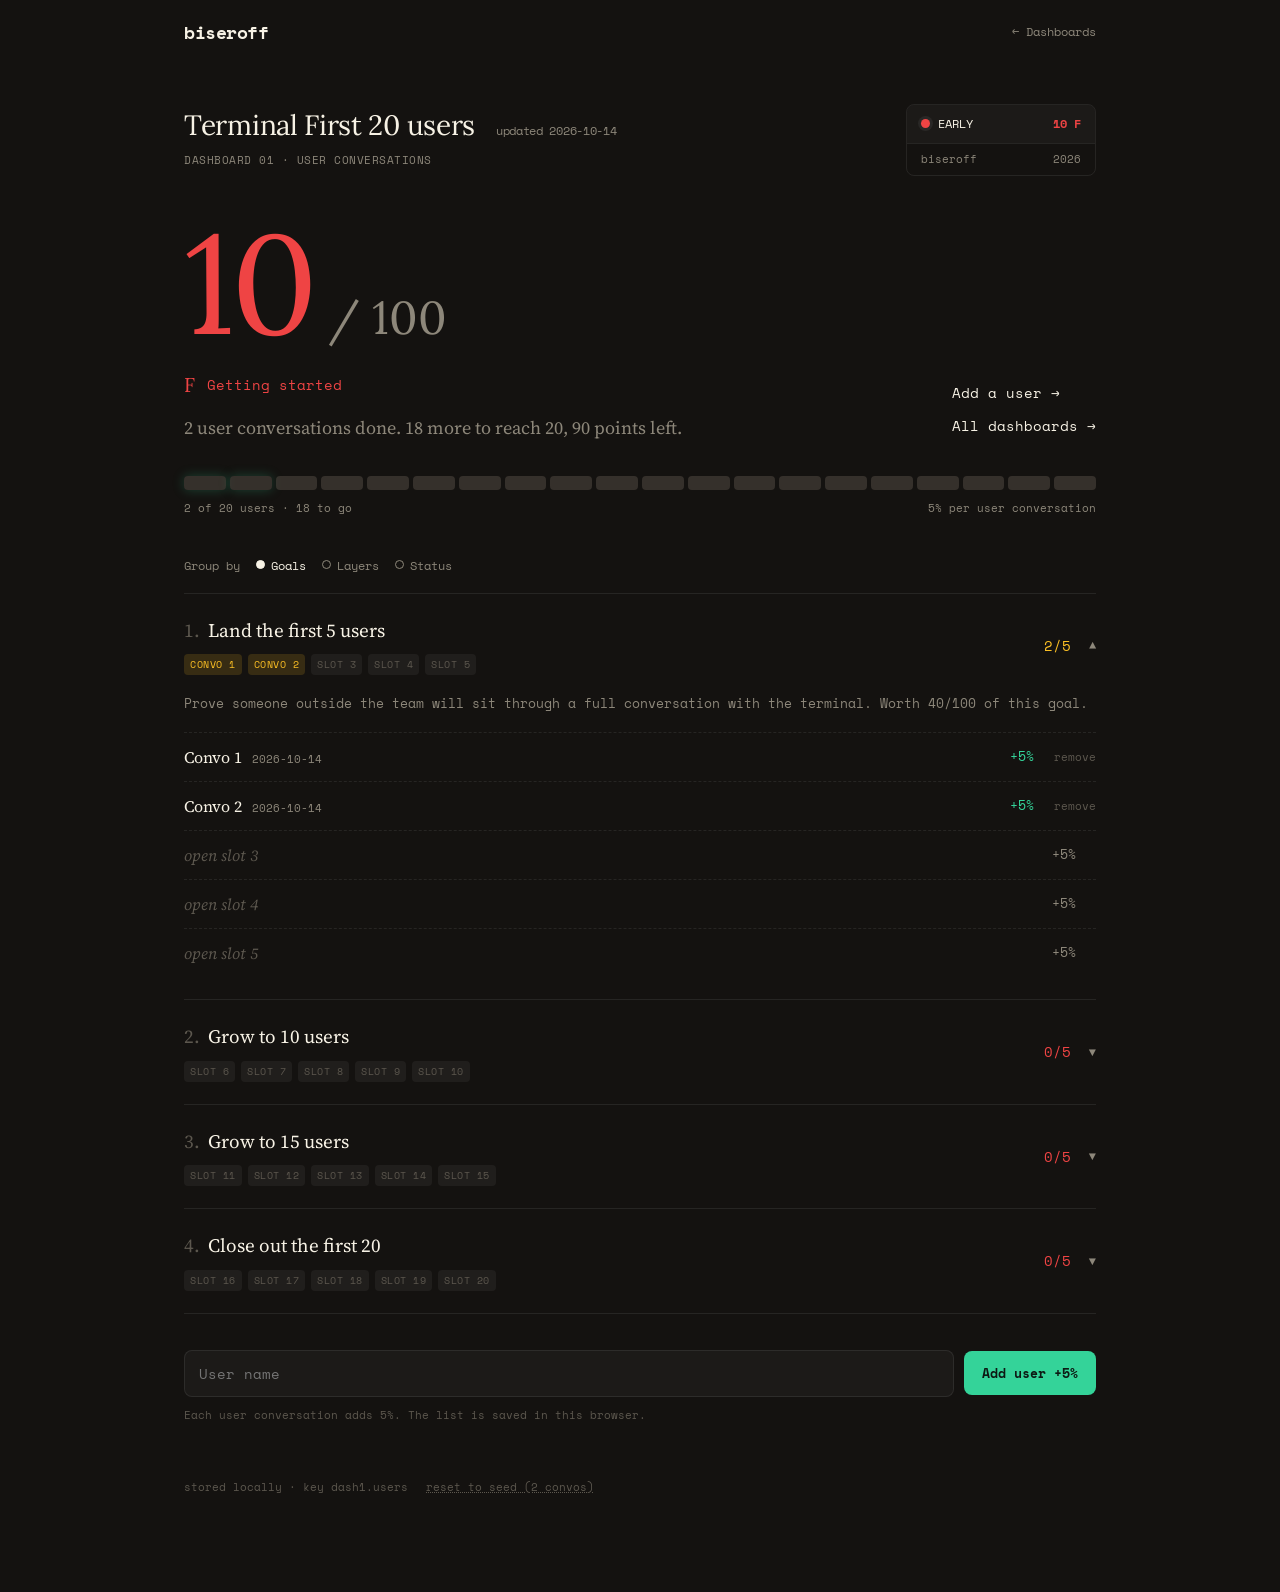
==== dashboards/1/index.html @ c17f0ce4 "Add /dashboards tile page and Terminal First 20 users dashboard Co-Authored-By: Claude Fable 5.1 <no" ====
<!doctype html>
<html lang="en">
<head>
<meta charset="utf-8">
<meta name="viewport" content="width=device-width,initial-scale=1">
<title>Terminal First 20 users · biseroff</title>
<link rel="preconnect" href="https://fonts.googleapis.com">
<link href="https://fonts.googleapis.com/css2?family=Lora:wght@400&family=Source+Serif+4:wght@400&family=Space+Mono:wght@400;700&display=swap" rel="stylesheet">
<link rel="stylesheet" href="/dashboards/style.css">
</head>
<body>
<div class="wrap">
  <nav class="nav">
    <a class="brand" href="/">biseroff</a>
    <div class="links"><a href="/dashboards/">← Dashboards</a></div>
  </nav>

  <header class="head">
    <div>
      <h1>Terminal First 20 users <span class="scanned">updated <span id="updated">—</span></span></h1>
      <div class="label" style="margin-top:6px">dashboard 01 · user conversations</div>
    </div>
    <div class="badge">
      <div class="top"><span><span class="dot" id="dot"></span><span id="status">—</span></span><b id="badge-score">—</b></div>
      <div class="bot"><span>biseroff</span><span>2026</span></div>
    </div>
  </header>

  <div class="hero">
    <div>
      <div class="big"><span class="n" id="big">0</span><span class="d">/ 100</span></div>
      <div class="grade"><span class="g" id="grade">—</span><span id="grade-label">—</span></div>
      <p class="summary" id="summary"></p>
    </div>
    <div class="actions">
      <button id="focus-add">Add a user →</button>
      <a href="/dashboards/">All dashboards →</a>
    </div>
  </div>

  <div class="segs" id="segs"></div>
  <div class="segs-lab"><span id="seg-left">0 of 20 users</span><span>5% per user conversation</span></div>

  <div class="groupby">Group by <b>Goals</b><span>Layers</span><span>Status</span></div>

  <div id="goals"></div>

  <form class="addrow" id="addform" autocomplete="off">
    <input id="name" placeholder="User name" maxlength="60" required>
    <button type="submit" id="addbtn">Add user +5%</button>
    <div class="hint" id="hint">Each user conversation adds 5%. The list is saved in this browser.</div>
  </form>

  <div class="foot">
    <span>stored locally · key dash1.users</span>
    <button id="reset" type="button">reset to seed (2 convos)</button>
  </div>
</div>

<script>
(function(){
  var KEY="dash1.users", MAX=20, PER=5;
  var SEED=[{name:"Convo 1",at:"2026-10-14"},{name:"Convo 2",at:"2026-10-14"}];
  var GOALS=[
    {t:"Land the first 5 users",     d:"Prove someone outside the team will sit through a full conversation with the terminal."},
    {t:"Grow to 10 users",           d:"Repeatable onboarding. Second-hand referrals should start showing up here."},
    {t:"Grow to 15 users",           d:"Patterns in what users ask for. Feedback starts to converge."},
    {t:"Close out the first 20",     d:"Enough signal to decide what the terminal becomes next."}
  ];

  function load(){ try{var u=JSON.parse(localStorage.getItem(KEY)||"null"); if(Array.isArray(u)) return u;}catch(e){} return SEED.slice(); }
  function save(u){ try{localStorage.setItem(KEY,JSON.stringify(u))}catch(e){} }
  function tone(p){ return p>=70?"green":p>=35?"yellow":"red"; }
  function esc(s){ return String(s).replace(/[&<>"']/g,function(c){return{"&":"&amp;","<":"&lt;",">":"&gt;",'"':"&quot;","'":"&#39;"}[c]}); }
  function today(){ return new Date().toISOString().slice(0,10); }

  var users=load(); var open={0:true};

  function render(){
    var n=Math.min(users.length,MAX), pct=n*PER, t=tone(pct);
    var grade=pct>=100?"A+":pct>=80?"A":pct>=60?"B":pct>=40?"C":pct>=20?"D":"F";
    var label=pct>=100?"Done":pct>=70?"Almost there":pct>=35?"Building momentum":n>0?"Getting started":"Not started";
    var status=pct>=100?"COMPLETE":pct>=70?"ON TRACK":pct>=35?"IN PROGRESS":"EARLY";

    var big=document.getElementById("big"); big.textContent=pct; big.className="n c-"+t;
    document.getElementById("grade").textContent=grade; document.getElementById("grade").className="g c-"+t;
    document.getElementById("grade-label").textContent=label; document.getElementById("grade-label").className="c-"+t;
    document.getElementById("status").textContent=status;
    document.getElementById("dot").className="dot bg-"+t;
    var bs=document.getElementById("badge-score"); bs.textContent=pct+" "+grade; bs.className="c-"+t;
    document.getElementById("updated").textContent=users.length?users[users.length-1].at:"—";
    document.getElementById("seg-left").textContent=n+" of "+MAX+" users · "+(MAX-n)+" to go";
    document.getElementById("summary").textContent=
      n===0?"No conversations logged yet. Add the first user below to move the needle 5%.":
      n>=MAX?"All 20 user conversations are in. The terminal has its first cohort.":
      n+" user conversation"+(n>1?"s":"")+" done. "+(MAX-n)+" more to reach 20, "+(100-pct)+" points left.";

    var segs=""; for(var i=0;i<MAX;i++) segs+='<i class="'+(i<n?"on bg-"+t:"")+'"></i>';
    document.getElementById("segs").innerHTML=segs;

    var html="";
    GOALS.forEach(function(g,gi){
      var lo=gi*5, hi=lo+5, slot=users.slice(lo,hi), done=slot.length;
      var gp=done*20, gt=done===5?"green":done>0?"yellow":"red";
      var tags=""; for(var k=0;k<5;k++){ var u=slot[k]; tags+='<span class="tag '+(u?gt:"dim")+'">'+(u?esc(u.name):"slot "+(lo+k+1))+'</span>'; }
      var subs="";
      for(var k=0;k<5;k++){
        var idx=lo+k, u=users[idx];
        subs+= u
          ? '<div class="sub"><div class="name">'+esc(u.name)+'<small>'+esc(u.at)+'</small></div><div class="pts c-green">+'+PER+'%</div><button class="rm" data-i="'+idx+'" type="button">remove</button></div>'
          : '<div class="sub empty"><div class="name">open slot '+(idx+1)+'</div><div class="pts muted">+'+PER+'%</div><span></span></div>';
      }
      html+='<section class="goal'+(open[gi]?" open":"")+'" data-g="'+gi+'">'
        +'<div class="goal-h"><div><h3><em>'+(gi+1)+'.</em>'+esc(g.t)+'</h3><div class="tags">'+tags+'</div></div>'
        +'<div class="r"><span class="c-'+gt+'">'+done+'/5</span><span class="chev">▼</span></div></div>'
        +'<div class="goal-body"><p class="goal-desc">'+esc(g.d)+' Worth '+gp+'/100 of this goal.</p>'+subs+'</div></section>';
    });
    document.getElementById("goals").innerHTML=html;

    var full=users.length>=MAX;
    document.getElementById("addbtn").disabled=full;
    document.getElementById("name").disabled=full;
    document.getElementById("hint").textContent=full?"20 of 20 reached. Remove a user to add another.":"Each user conversation adds 5%. The list is saved in this browser.";
  }

  document.getElementById("goals").addEventListener("click",function(e){
    var rm=e.target.closest(".rm");
    if(rm){ var i=+rm.getAttribute("data-i"); if(confirm("Remove "+users[i].name+"?")){ users.splice(i,1); save(users); render(); } return; }
    var h=e.target.closest(".goal-h"); if(h){ var gi=+h.parentElement.getAttribute("data-g"); open[gi]=!open[gi]; render(); }
  });
  document.getElementById("addform").addEventListener("submit",function(e){
    e.preventDefault(); var inp=document.getElementById("name"), v=inp.value.trim();
    if(!v||users.length>=MAX) return;
    users.push({name:v,at:today()}); save(users); inp.value=""; open[Math.floor((users.length-1)/5)]=true; render(); inp.focus();
  });
  document.getElementById("focus-add").addEventListener("click",function(){ var i=document.getElementById("name"); i.scrollIntoView({behavior:"smooth",block:"center"}); i.focus(); });
  document.getElementById("reset").addEventListener("click",function(){ if(confirm("Reset the list back to the 2 seed conversations?")){ users=SEED.slice(); save(users); render(); } });

  render();
})();
</script>
</body>
</html>
---- dashboards/style.css ----
:root{
  --bg:#141210;--fg:#f7f2e5;--muted:#8d877a;--dim:#5c574e;
  --panel:rgba(255,255,255,.035);--line:rgba(255,255,255,.08);--track:rgba(80,74,66,.55);
  --green:#34d399;--yellow:#fbbf24;--red:#ef4444;
  --serif:"Source Serif 4","Source Serif Pro",Georgia,"Times New Roman",serif;
  --display:"Lora",Georgia,serif;
  --mono:"Space Mono",ui-monospace,SFMono-Regular,Menlo,monospace;
}
*{box-sizing:border-box}
html,body{margin:0;background:var(--bg);color:var(--fg);font-family:var(--serif);font-size:16px;line-height:1.5;-webkit-font-smoothing:antialiased}
a{color:inherit;text-decoration:none}
.wrap{max-width:960px;margin:0 auto;padding:0 24px 96px}
.nav{display:flex;align-items:center;justify-content:space-between;height:64px}
.brand{font-family:var(--mono);font-weight:700;letter-spacing:-.5px;font-size:18px}
.nav .links{display:flex;gap:22px;font-family:var(--mono);font-size:12px;color:var(--muted)}
.nav .links a:hover{color:var(--fg)}
.mono{font-family:var(--mono)}
.muted{color:var(--muted)}
.label{font-family:var(--mono);font-size:11px;letter-spacing:.5px;text-transform:uppercase;color:var(--muted)}
.c-green{color:var(--green)}.c-yellow{color:var(--yellow)}.c-red{color:var(--red)}
.bg-green{background:var(--green)}.bg-yellow{background:var(--yellow)}.bg-red{background:var(--red)}

/* tiles */
.page-title{font-family:var(--display);font-weight:400;font-size:40px;margin:48px 0 8px}
.page-sub{color:var(--muted);margin:0 0 36px}
.tiles{display:grid;grid-template-columns:repeat(auto-fill,minmax(280px,1fr));gap:16px}
.tile{display:block;background:var(--panel);border:1px solid var(--line);border-radius:12px;padding:22px;transition:border-color .15s,transform .15s}
.tile:hover{border-color:rgba(255,255,255,.22);transform:translateY(-2px)}
.tile .num{font-family:var(--mono);font-size:11px;color:var(--dim);letter-spacing:.5px}
.tile h2{font-family:var(--display);font-weight:400;font-size:22px;margin:8px 0 14px;line-height:1.25}
.tile .score{font-family:var(--display);font-size:34px;line-height:1}
.tile .score small{font-size:16px;color:var(--muted)}
.tile .bar{height:8px;border-radius:4px;background:var(--track);margin:14px 0 8px;overflow:hidden}
.tile .bar i{display:block;height:100%;border-radius:4px}
.tile .meta{font-family:var(--mono);font-size:11px;color:var(--muted)}
.tile.ghost{border-style:dashed;color:var(--dim);display:flex;align-items:center;justify-content:center;min-height:180px;font-family:var(--mono);font-size:12px}

/* dashboard */
.head{display:flex;align-items:flex-start;justify-content:space-between;gap:24px;margin-top:40px;flex-wrap:wrap}
.head h1{font-family:var(--display);font-weight:400;font-size:28px;margin:0;letter-spacing:-.3px}
.head .scanned{font-family:var(--mono);font-size:12px;color:var(--muted);margin-left:14px}
.badge{border:1px solid var(--line);border-radius:8px;overflow:hidden;min-width:190px;font-family:var(--mono);font-size:12px}
.badge .top{display:flex;align-items:center;justify-content:space-between;padding:10px 14px;background:var(--panel);gap:16px}
.badge .top .dot{display:inline-block;width:9px;height:9px;border-radius:50%;margin-right:8px;box-shadow:0 0 0 3px rgba(255,255,255,.06)}
.badge .bot{display:flex;justify-content:space-between;padding:7px 14px;color:var(--muted);font-size:11px;border-top:1px solid var(--line)}
.big{display:flex;align-items:baseline;gap:14px;margin:44px 0 6px}
.big .n{font-family:var(--display);font-size:140px;line-height:.9;letter-spacing:-4px}
.big .d{font-family:var(--display);font-size:46px;color:var(--muted)}
.grade{display:flex;align-items:center;gap:12px;font-family:var(--mono);font-size:14px;margin:18px 0 14px}
.grade .g{font-family:var(--display);font-size:20px}
.summary{color:var(--muted);font-size:18px;max-width:560px;margin:0 0 30px;line-height:1.6}
.hero{display:flex;justify-content:space-between;gap:32px;align-items:flex-end;flex-wrap:wrap}
.actions{display:flex;flex-direction:column;gap:12px;font-family:var(--mono);font-size:14px;padding-bottom:36px}
.actions a,.actions button{background:none;border:0;color:var(--fg);font:inherit;cursor:pointer;text-align:left;padding:0}
.actions a:hover,.actions button:hover{color:var(--green)}

.segs{display:grid;grid-template-columns:repeat(20,1fr);gap:4px;margin:4px 0 10px}
.segs i{display:block;height:14px;border-radius:4px;background:var(--track)}
.segs i.on{box-shadow:0 0 12px rgba(52,211,153,.25)}
.segs-lab{display:flex;justify-content:space-between;font-family:var(--mono);font-size:11px;color:var(--muted);margin-bottom:40px}

.groupby{font-family:var(--mono);font-size:12px;color:var(--muted);margin:0 0 18px;display:flex;gap:16px;align-items:center}
.groupby b{color:var(--fg);font-weight:400}
.groupby b::before,.groupby span::before{content:"";display:inline-block;width:7px;height:7px;border-radius:50%;border:1px solid var(--muted);margin-right:6px;vertical-align:1px}
.groupby b::before{background:var(--fg);border-color:var(--fg)}

.goal{border-top:1px solid var(--line);padding:22px 0}
.goal:last-of-type{border-bottom:1px solid var(--line)}
.goal-h{display:flex;align-items:center;justify-content:space-between;gap:16px;cursor:pointer;user-select:none}
.goal-h h3{font-family:var(--serif);font-weight:400;font-size:19px;margin:0}
.goal-h h3 em{font-style:normal;color:var(--dim);margin-right:8px}
.goal-h .r{display:flex;align-items:center;gap:18px;font-family:var(--mono);font-size:14px;white-space:nowrap}
.goal-h .chev{color:var(--muted);transition:transform .2s;font-size:12px}
.goal.open .chev{transform:rotate(180deg)}
.tags{display:flex;flex-wrap:wrap;gap:6px;margin:10px 0 0}
.tag{font-family:var(--mono);font-size:10px;letter-spacing:.5px;text-transform:uppercase;padding:3px 6px;border-radius:4px}
.tag.green{color:#22c55e;background:rgba(34,197,94,.15)}
.tag.yellow{color:var(--yellow);background:rgba(251,191,36,.15)}
.tag.red{color:var(--red);background:rgba(239,68,68,.15)}
.tag.dim{color:var(--dim);background:rgba(255,255,255,.05)}
.goal-body{display:none;margin-top:18px}
.goal.open .goal-body{display:block}
.goal-desc{font-family:var(--mono);font-size:13px;color:var(--muted);margin:0 0 18px;line-height:1.6}
.sub{display:grid;grid-template-columns:1fr auto auto;gap:12px 20px;align-items:center;padding:12px 0;border-top:1px dashed var(--line)}
.sub .name{font-size:16px}
.sub .name small{font-family:var(--mono);font-size:11px;color:var(--muted);margin-left:10px}
.sub .pts{font-family:var(--mono);font-size:13px}
.sub .rm{font-family:var(--mono);font-size:11px;color:var(--dim);background:none;border:0;cursor:pointer;padding:0}
.sub .rm:hover{color:var(--red)}
.sub.empty .name{color:var(--dim);font-style:italic}

.addrow{display:flex;gap:10px;margin:36px 0 0;flex-wrap:wrap;align-items:center}
.addrow input{flex:1;min-width:220px;background:var(--panel);border:1px solid var(--line);border-radius:8px;color:var(--fg);font-family:var(--mono);font-size:14px;padding:12px 14px;outline:none}
.addrow input:focus{border-color:var(--green)}
.addrow button{background:var(--green);color:#0d1a14;border:0;border-radius:8px;font-family:var(--mono);font-size:13px;font-weight:700;padding:12px 18px;cursor:pointer}
.addrow button:disabled{opacity:.4;cursor:not-allowed}
.addrow .hint{width:100%;font-family:var(--mono);font-size:11px;color:var(--dim)}
.foot{margin-top:56px;font-family:var(--mono);font-size:11px;color:var(--dim);display:flex;gap:18px;flex-wrap:wrap}
.foot button{background:none;border:0;color:var(--dim);font:inherit;cursor:pointer;padding:0;text-decoration:underline dotted}
.foot button:hover{color:var(--red)}
@media(max-width:640px){.big .n{font-size:96px}.page-title{font-size:32px}.segs{gap:3px}}
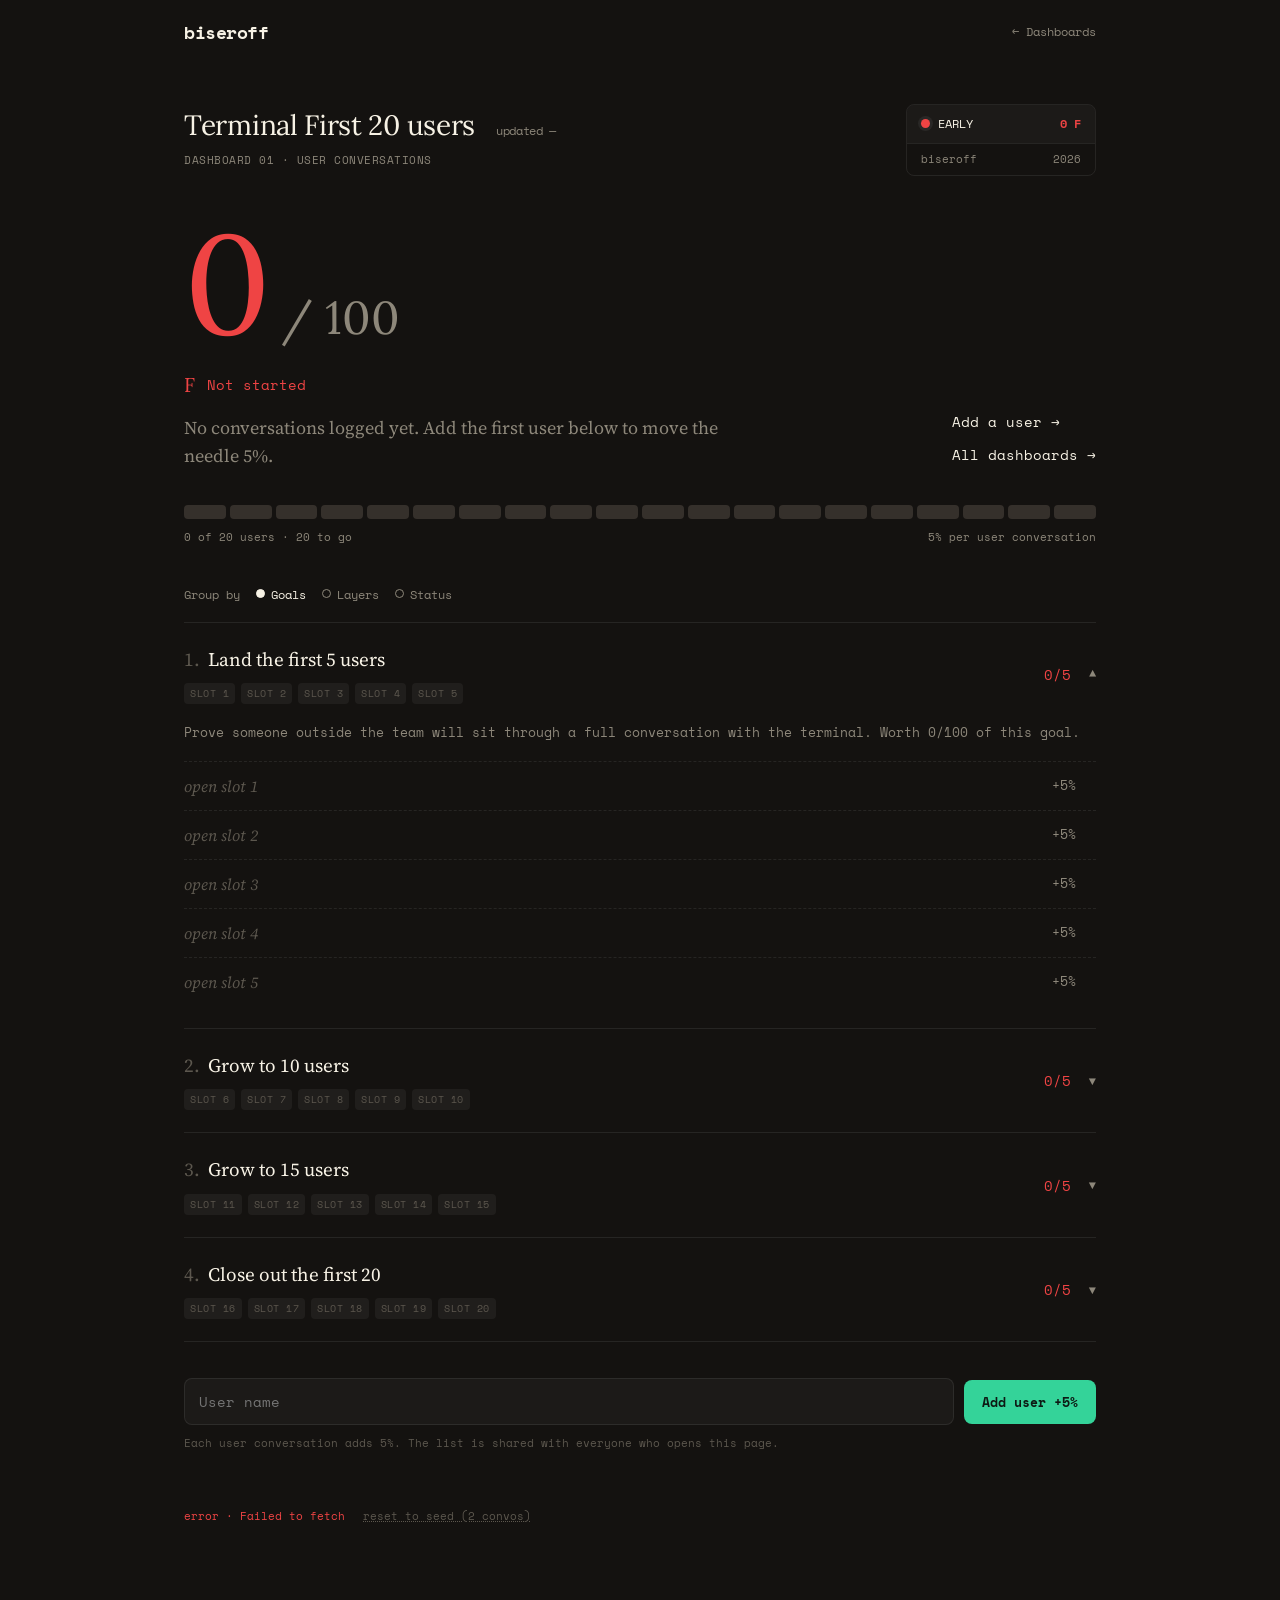
==== commit 6730506c: "Dashboard 1: store user list in Supabase instead of localStorage Co-Authored-By: Claude Fable 5.1 <n" ====
--- a/dashboards/1/index.html
+++ b/dashboards/1/index.html
@@ -7,6 +7,7 @@
 <link rel="preconnect" href="https://fonts.googleapis.com">
 <link href="https://fonts.googleapis.com/css2?family=Lora:wght@400&family=Source+Serif+4:wght@400&family=Space+Mono:wght@400;700&display=swap" rel="stylesheet">
 <link rel="stylesheet" href="/dashboards/style.css">
+<script src="/dashboards/dash1-api.js"></script>
 </head>
 <body>
 <div class="wrap">
@@ -48,19 +49,18 @@
   <form class="addrow" id="addform" autocomplete="off">
     <input id="name" placeholder="User name" maxlength="60" required>
     <button type="submit" id="addbtn">Add user +5%</button>
-    <div class="hint" id="hint">Each user conversation adds 5%. The list is saved in this browser.</div>
+    <div class="hint" id="hint">Each user conversation adds 5%. The list is shared with everyone who opens this page.</div>
   </form>
 
   <div class="foot">
-    <span>stored locally · key dash1.users</span>
+    <span id="store">shared · supabase dash1_users</span>
     <button id="reset" type="button">reset to seed (2 convos)</button>
   </div>
 </div>
 
 <script>
 (function(){
-  var KEY="dash1.users", MAX=20, PER=5;
-  var SEED=[{name:"Convo 1",at:"2026-10-14"},{name:"Convo 2",at:"2026-10-14"}];
+  var MAX=20, PER=5;
   var GOALS=[
     {t:"Land the first 5 users",     d:"Prove someone outside the team will sit through a full conversation with the terminal."},
     {t:"Grow to 10 users",           d:"Repeatable onboarding. Second-hand referrals should start showing up here."},
@@ -68,13 +68,12 @@
     {t:"Close out the first 20",     d:"Enough signal to decide what the terminal becomes next."}
   ];
 
-  function load(){ try{var u=JSON.parse(localStorage.getItem(KEY)||"null"); if(Array.isArray(u)) return u;}catch(e){} return SEED.slice(); }
-  function save(u){ try{localStorage.setItem(KEY,JSON.stringify(u))}catch(e){} }
+  function fail(e){ var st=document.getElementById("store"); st.textContent="error · "+e.message; st.className="c-red"; console.error(e); }
+  function refresh(){ return Dash1.list().then(function(u){ users=u; render(); }).catch(fail); }
   function tone(p){ return p>=70?"green":p>=35?"yellow":"red"; }
   function esc(s){ return String(s).replace(/[&<>"']/g,function(c){return{"&":"&amp;","<":"&lt;",">":"&gt;",'"':"&quot;","'":"&#39;"}[c]}); }
-  function today(){ return new Date().toISOString().slice(0,10); }
 
-  var users=load(); var open={0:true};
+  var users=[]; var open={0:true}; var busy=false;
 
   function render(){
     var n=Math.min(users.length,MAX), pct=n*PER, t=tone(pct);
@@ -118,25 +117,26 @@
     document.getElementById("goals").innerHTML=html;
 
     var full=users.length>=MAX;
-    document.getElementById("addbtn").disabled=full;
+    document.getElementById("addbtn").disabled=full||busy;
     document.getElementById("name").disabled=full;
-    document.getElementById("hint").textContent=full?"20 of 20 reached. Remove a user to add another.":"Each user conversation adds 5%. The list is saved in this browser.";
+    document.getElementById("hint").textContent=full?"20 of 20 reached. Remove a user to add another.":"Each user conversation adds 5%. The list is shared with everyone who opens this page.";
   }
 
   document.getElementById("goals").addEventListener("click",function(e){
     var rm=e.target.closest(".rm");
-    if(rm){ var i=+rm.getAttribute("data-i"); if(confirm("Remove "+users[i].name+"?")){ users.splice(i,1); save(users); render(); } return; }
+    if(rm){ var i=+rm.getAttribute("data-i"); if(confirm("Remove "+users[i].name+"?")){ Dash1.remove(users[i].id).then(refresh).catch(fail); } return; }
     var h=e.target.closest(".goal-h"); if(h){ var gi=+h.parentElement.getAttribute("data-g"); open[gi]=!open[gi]; render(); }
   });
   document.getElementById("addform").addEventListener("submit",function(e){
     e.preventDefault(); var inp=document.getElementById("name"), v=inp.value.trim();
-    if(!v||users.length>=MAX) return;
-    users.push({name:v,at:today()}); save(users); inp.value=""; open[Math.floor((users.length-1)/5)]=true; render(); inp.focus();
+    if(!v||users.length>=MAX||busy) return;
+    busy=true; render();
+    Dash1.add(v).then(function(){ inp.value=""; open[Math.floor(users.length/5)]=true; }).catch(fail).then(function(){ busy=false; return refresh(); }).then(function(){ inp.focus(); });
   });
   document.getElementById("focus-add").addEventListener("click",function(){ var i=document.getElementById("name"); i.scrollIntoView({behavior:"smooth",block:"center"}); i.focus(); });
-  document.getElementById("reset").addEventListener("click",function(){ if(confirm("Reset the list back to the 2 seed conversations?")){ users=SEED.slice(); save(users); render(); } });
+  document.getElementById("reset").addEventListener("click",function(){ if(confirm("Reset the shared list back to the 2 seed conversations? This affects everyone.")){ Dash1.reset().then(refresh).catch(fail); } });
 
-  render();
+  render(); refresh();
 })();
 </script>
 </body>
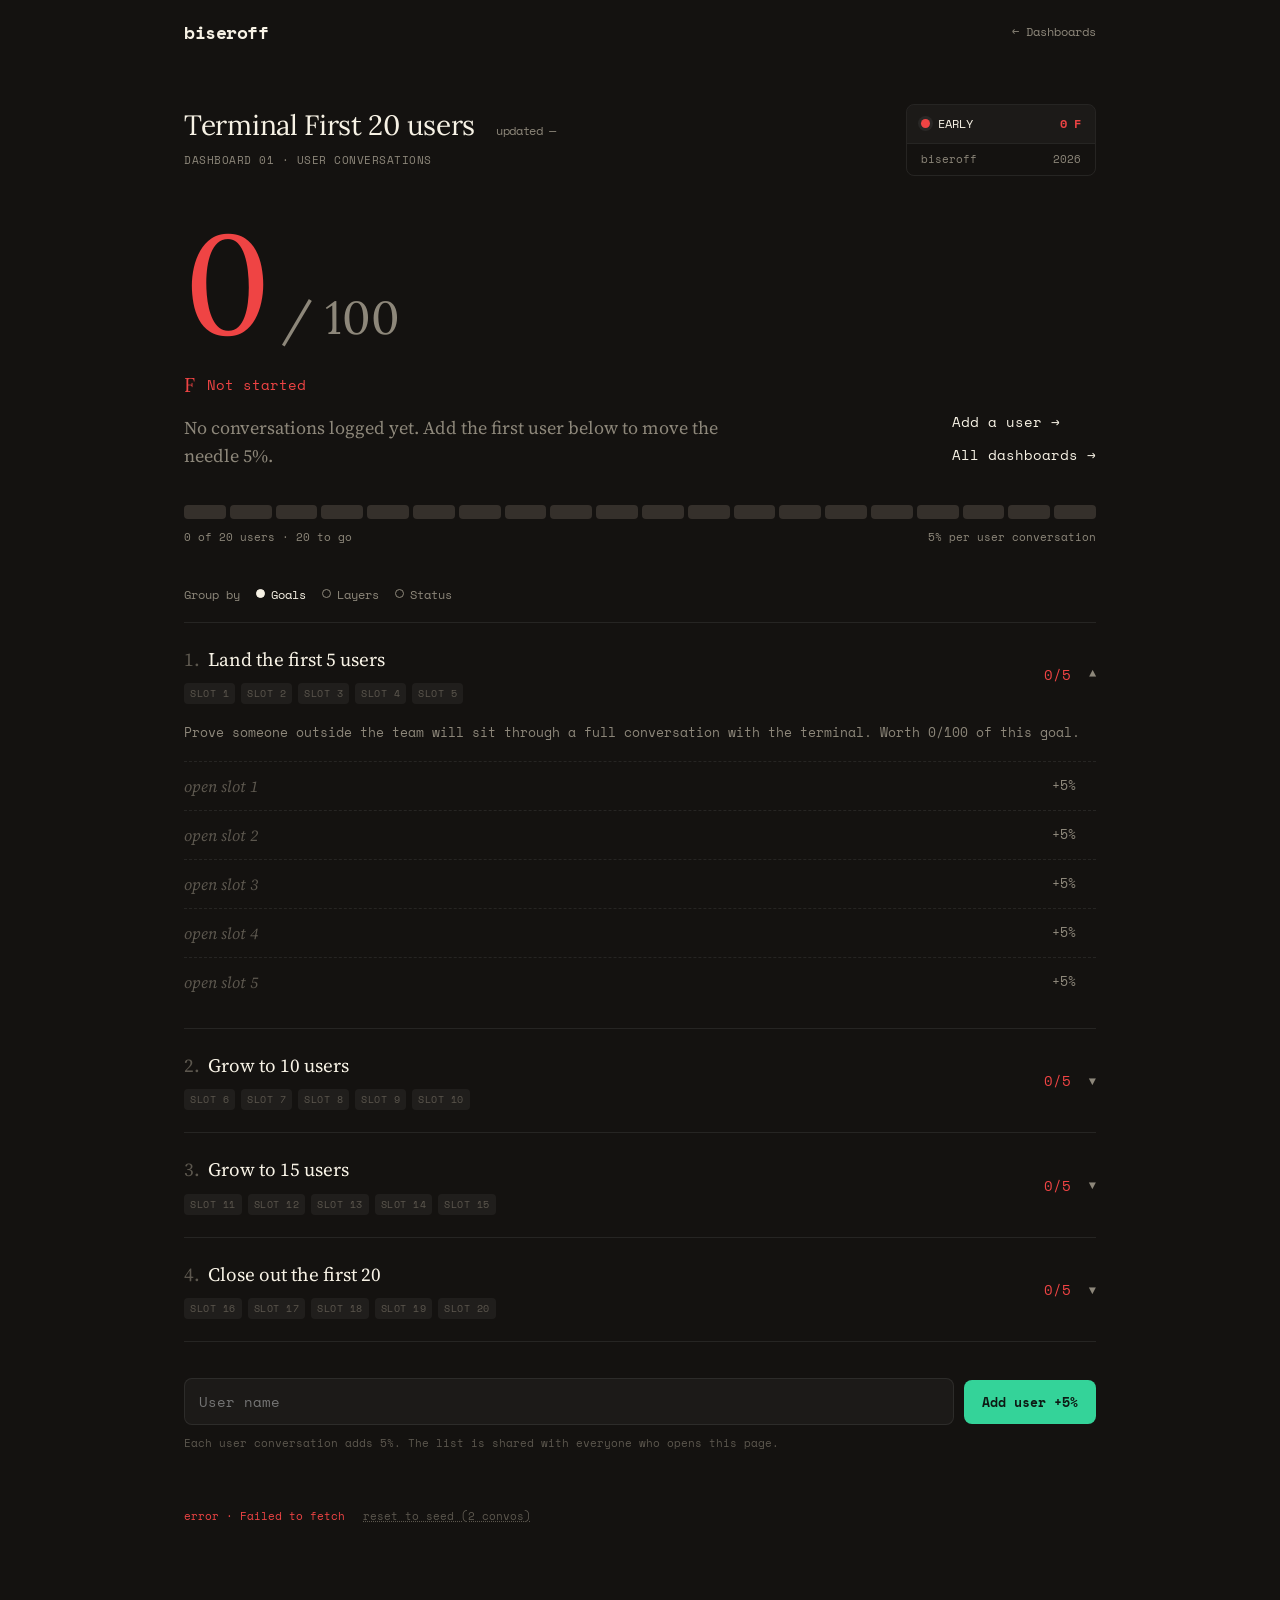
==== commit 4a136f39: "Version the dashboard stylesheet so cached copies refresh Co-Authored-By: Claude Fable 5.1 <noreply@" ====
--- a/dashboards/1/index.html
+++ b/dashboards/1/index.html
@@ -6,7 +6,7 @@
 <title>Terminal First 20 users · biseroff</title>
 <link rel="preconnect" href="https://fonts.googleapis.com">
 <link href="https://fonts.googleapis.com/css2?family=Lora:wght@400&family=Source+Serif+4:wght@400&family=Space+Mono:wght@400;700&display=swap" rel="stylesheet">
-<link rel="stylesheet" href="/dashboards/style.css">
+<link rel="stylesheet" href="/dashboards/style.css?v=3">
 <script src="/dashboards/dash1-api.js"></script>
 </head>
 <body>
--- a/dashboards/style.css
+++ b/dashboards/style.css
@@ -99,3 +99,39 @@
 .foot button{background:none;border:0;color:var(--dim);font:inherit;cursor:pointer;padding:0;text-decoration:underline dotted}
 .foot button:hover{color:var(--red)}
 @media(max-width:640px){.big .n{font-size:96px}.page-title{font-size:32px}.segs{gap:3px}}
+
+/* dashboard 2 */
+.cats{display:flex;gap:10px;margin:4px 0 40px;flex-wrap:wrap}
+.cat{flex:1 1 90px;min-width:90px}
+.cat .bar{height:14px;border-radius:5px;background:var(--track);overflow:hidden}
+.cat .bar i{display:block;height:100%;border-radius:5px}
+.cat .t{font-family:var(--mono);font-size:11px;color:var(--muted);margin-top:8px;text-align:center;line-height:1.4}
+.cat .t b{font-weight:400;color:var(--fg);display:block}
+.sec-title{font-family:var(--mono);font-size:11px;letter-spacing:.5px;text-transform:uppercase;color:var(--muted);margin:0 0 14px;display:flex;justify-content:space-between;align-items:center}
+.tele{display:grid;grid-template-columns:repeat(auto-fill,minmax(150px,1fr));gap:12px;margin-bottom:22px}
+.stat{background:var(--panel);border:1px solid var(--line);border-radius:10px;padding:14px 16px}
+.stat .v{font-family:var(--display);font-size:30px;line-height:1.05}
+.stat .k{font-family:var(--mono);font-size:11px;color:var(--muted);margin-top:6px}
+.tele2{display:grid;grid-template-columns:1.4fr 1fr 1fr;gap:16px;margin-bottom:48px}
+.panel{background:var(--panel);border:1px solid var(--line);border-radius:10px;padding:16px}
+.panel h4{font-family:var(--mono);font-size:11px;letter-spacing:.5px;text-transform:uppercase;color:var(--muted);margin:0 0 12px;font-weight:400}
+.chart{display:flex;align-items:flex-end;gap:5px;height:110px}
+.chart .col{flex:1;display:flex;flex-direction:column;justify-content:flex-end;height:100%;position:relative}
+.chart .col i{display:block;border-radius:3px 3px 0 0;background:var(--green);opacity:.85}
+.chart .col i.u{background:var(--yellow);opacity:.9}
+.chart .col span{position:absolute;bottom:-18px;left:0;right:0;text-align:center;font-family:var(--mono);font-size:9px;color:var(--dim);white-space:nowrap;overflow:hidden}
+.chart-leg{font-family:var(--mono);font-size:10px;color:var(--dim);margin-top:24px}
+.kv{font-family:var(--mono);font-size:12px;display:flex;justify-content:space-between;padding:5px 0;border-top:1px dashed var(--line)}
+.kv:first-of-type{border-top:0}
+.kv .d{display:inline-block;width:70px;height:6px;border-radius:3px;background:var(--track);margin-right:10px;vertical-align:middle;overflow:hidden}
+.kv .d i{display:block;height:100%}
+.note{font-family:var(--mono);font-size:12px;color:var(--muted);margin:0 0 40px;line-height:1.6}
+.item{display:grid;grid-template-columns:28px 1fr auto;gap:14px;align-items:start;padding:14px 0;border-top:1px dashed var(--line)}
+.item .box{width:20px;height:20px;border-radius:5px;border:1px solid var(--muted);background:transparent;cursor:pointer;margin-top:2px;font-size:12px;color:#0d1a14;line-height:18px;text-align:center}
+.item.done .box{background:var(--green);border-color:var(--green)}
+.item .t{font-size:16px}
+.item.done .t{color:var(--muted);text-decoration:line-through;text-decoration-color:var(--dim)}
+.item .a{font-family:var(--mono);font-size:12px;color:var(--muted);margin-top:6px;line-height:1.6}
+.item .w{font-family:var(--mono);font-size:13px;white-space:nowrap}
+.item .w small{display:block;font-size:10px;color:var(--dim);text-align:right}
+@media(max-width:720px){.tele2{grid-template-columns:1fr}.cats{gap:6px}.cat{min-width:60px}}
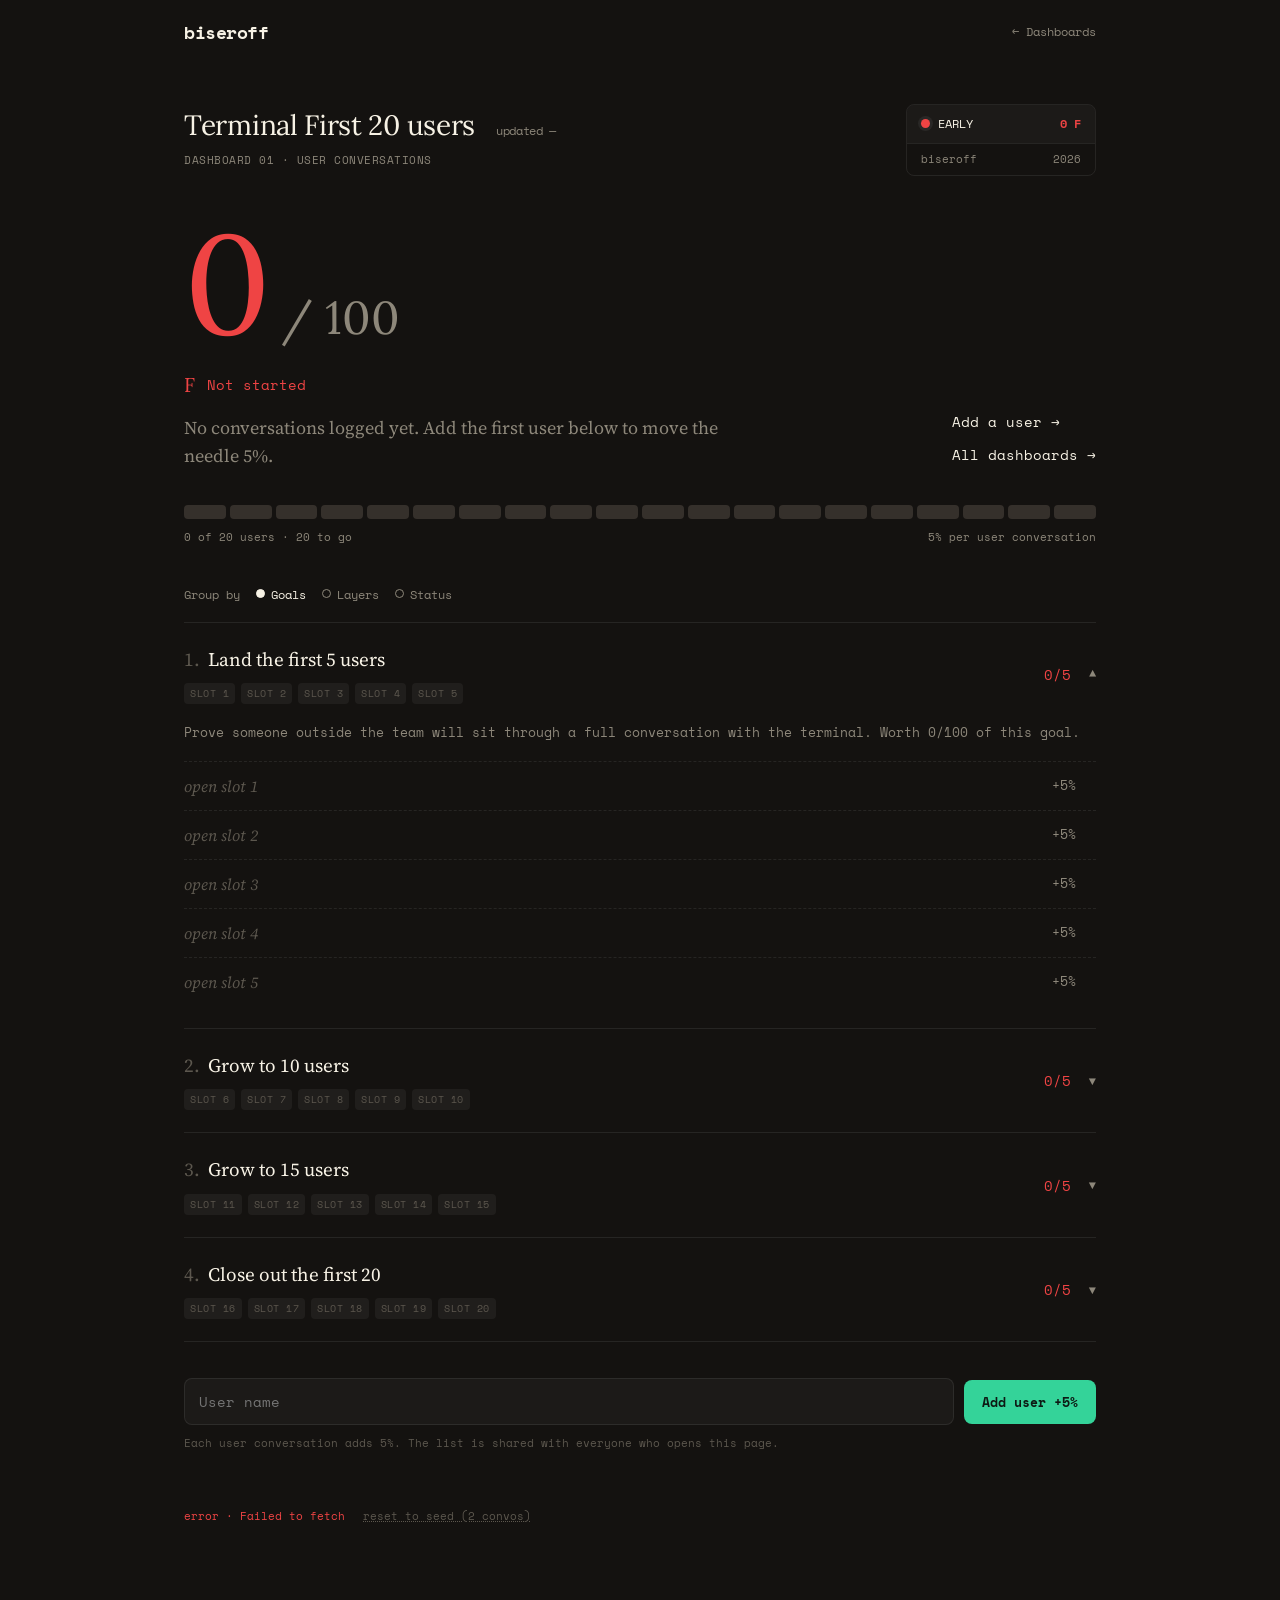
==== commit 8522f079: "Dashboard 2: drop the telemetry panel, keep areas, suggestions and scoring Co-Authored-By: Claude Fa" ====
--- a/dashboards/1/index.html
+++ b/dashboards/1/index.html
@@ -6,7 +6,7 @@
 <title>Terminal First 20 users · biseroff</title>
 <link rel="preconnect" href="https://fonts.googleapis.com">
 <link href="https://fonts.googleapis.com/css2?family=Lora:wght@400&family=Source+Serif+4:wght@400&family=Space+Mono:wght@400;700&display=swap" rel="stylesheet">
-<link rel="stylesheet" href="/dashboards/style.css?v=3">
+<link rel="stylesheet" href="/dashboards/style.css?v=4">
 <script src="/dashboards/dash1-api.js"></script>
 </head>
 <body>
--- a/dashboards/style.css
+++ b/dashboards/style.css
@@ -108,24 +108,6 @@
 .cat .t{font-family:var(--mono);font-size:11px;color:var(--muted);margin-top:8px;text-align:center;line-height:1.4}
 .cat .t b{font-weight:400;color:var(--fg);display:block}
 .sec-title{font-family:var(--mono);font-size:11px;letter-spacing:.5px;text-transform:uppercase;color:var(--muted);margin:0 0 14px;display:flex;justify-content:space-between;align-items:center}
-.tele{display:grid;grid-template-columns:repeat(auto-fill,minmax(150px,1fr));gap:12px;margin-bottom:22px}
-.stat{background:var(--panel);border:1px solid var(--line);border-radius:10px;padding:14px 16px}
-.stat .v{font-family:var(--display);font-size:30px;line-height:1.05}
-.stat .k{font-family:var(--mono);font-size:11px;color:var(--muted);margin-top:6px}
-.tele2{display:grid;grid-template-columns:1.4fr 1fr 1fr;gap:16px;margin-bottom:48px}
-.panel{background:var(--panel);border:1px solid var(--line);border-radius:10px;padding:16px}
-.panel h4{font-family:var(--mono);font-size:11px;letter-spacing:.5px;text-transform:uppercase;color:var(--muted);margin:0 0 12px;font-weight:400}
-.chart{display:flex;align-items:flex-end;gap:5px;height:110px}
-.chart .col{flex:1;display:flex;flex-direction:column;justify-content:flex-end;height:100%;position:relative}
-.chart .col i{display:block;border-radius:3px 3px 0 0;background:var(--green);opacity:.85}
-.chart .col i.u{background:var(--yellow);opacity:.9}
-.chart .col span{position:absolute;bottom:-18px;left:0;right:0;text-align:center;font-family:var(--mono);font-size:9px;color:var(--dim);white-space:nowrap;overflow:hidden}
-.chart-leg{font-family:var(--mono);font-size:10px;color:var(--dim);margin-top:24px}
-.kv{font-family:var(--mono);font-size:12px;display:flex;justify-content:space-between;padding:5px 0;border-top:1px dashed var(--line)}
-.kv:first-of-type{border-top:0}
-.kv .d{display:inline-block;width:70px;height:6px;border-radius:3px;background:var(--track);margin-right:10px;vertical-align:middle;overflow:hidden}
-.kv .d i{display:block;height:100%}
-.note{font-family:var(--mono);font-size:12px;color:var(--muted);margin:0 0 40px;line-height:1.6}
 .item{display:grid;grid-template-columns:28px 1fr auto;gap:14px;align-items:start;padding:14px 0;border-top:1px dashed var(--line)}
 .item .box{width:20px;height:20px;border-radius:5px;border:1px solid var(--muted);background:transparent;cursor:pointer;margin-top:2px;font-size:12px;color:#0d1a14;line-height:18px;text-align:center}
 .item.done .box{background:var(--green);border-color:var(--green)}
@@ -134,4 +116,4 @@
 .item .a{font-family:var(--mono);font-size:12px;color:var(--muted);margin-top:6px;line-height:1.6}
 .item .w{font-family:var(--mono);font-size:13px;white-space:nowrap}
 .item .w small{display:block;font-size:10px;color:var(--dim);text-align:right}
-@media(max-width:720px){.tele2{grid-template-columns:1fr}.cats{gap:6px}.cat{min-width:60px}}
+@media(max-width:720px){.cats{gap:6px}.cat{min-width:60px}}
